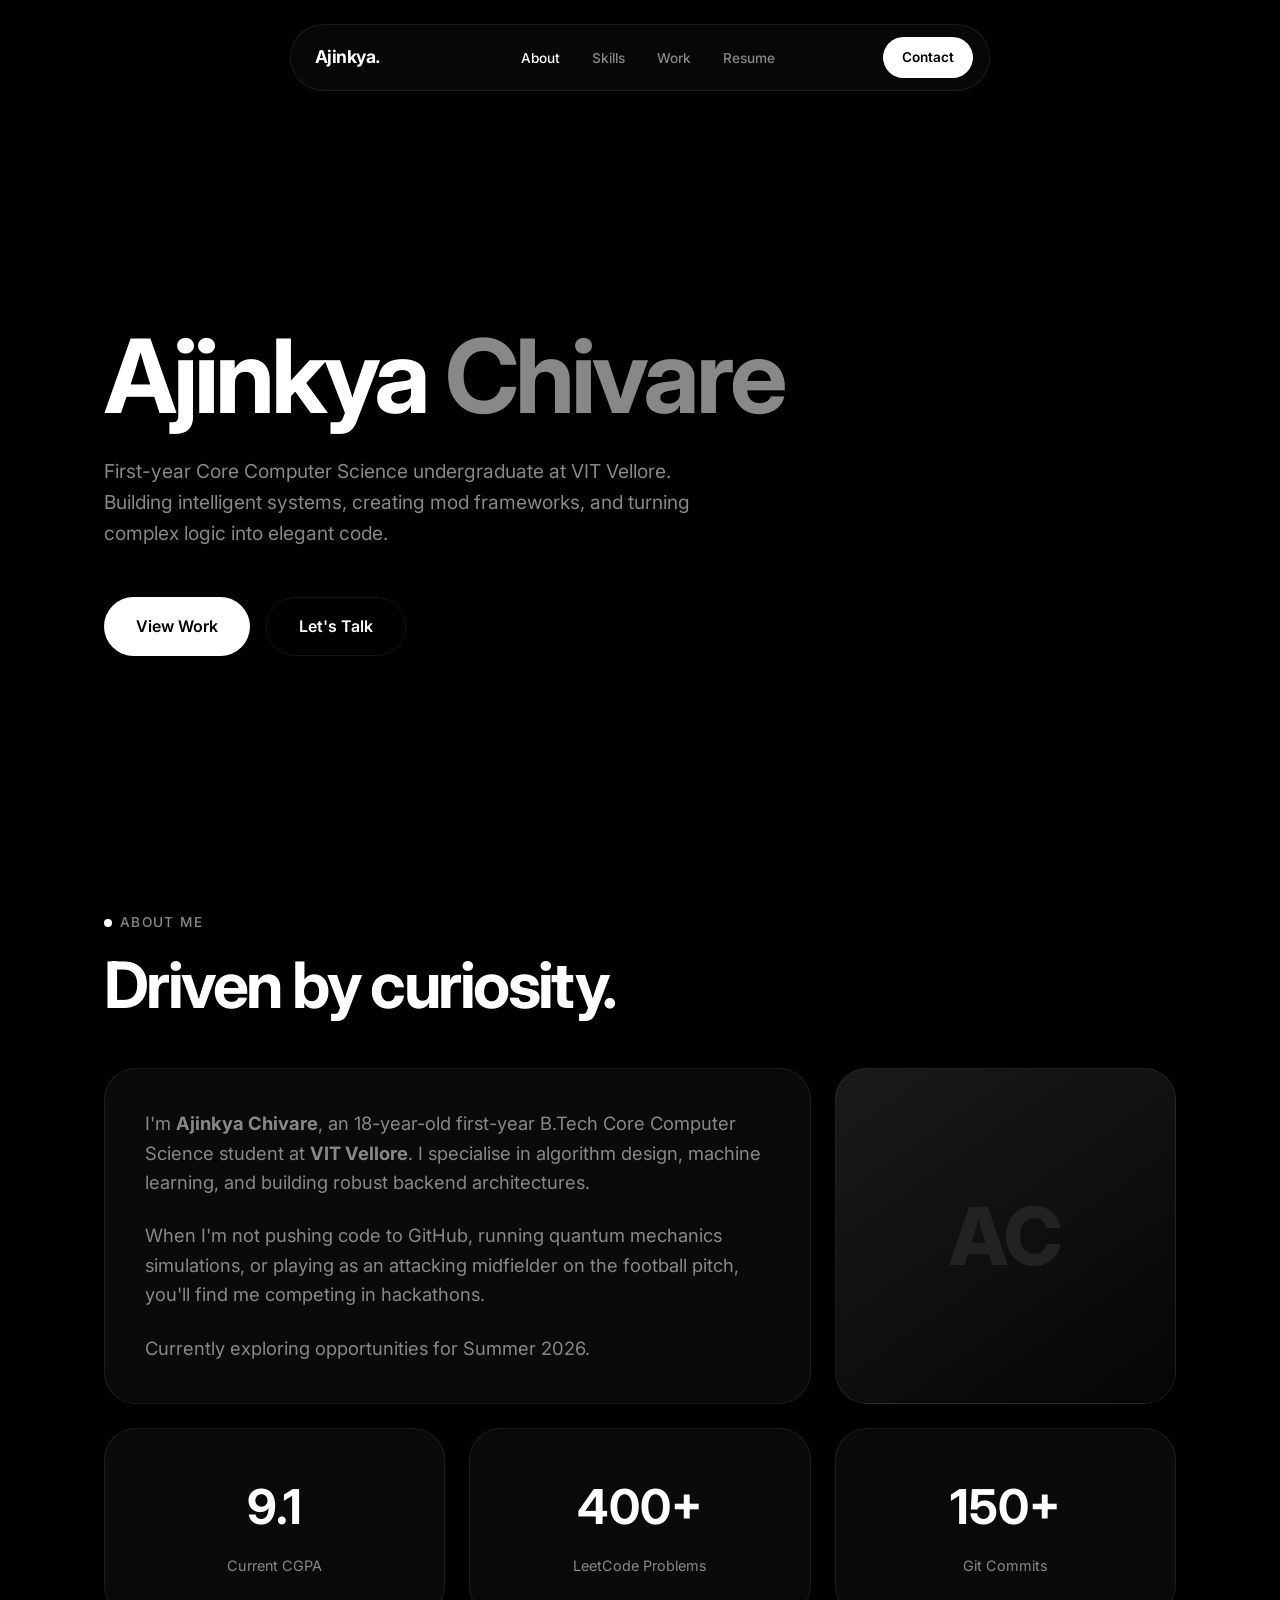
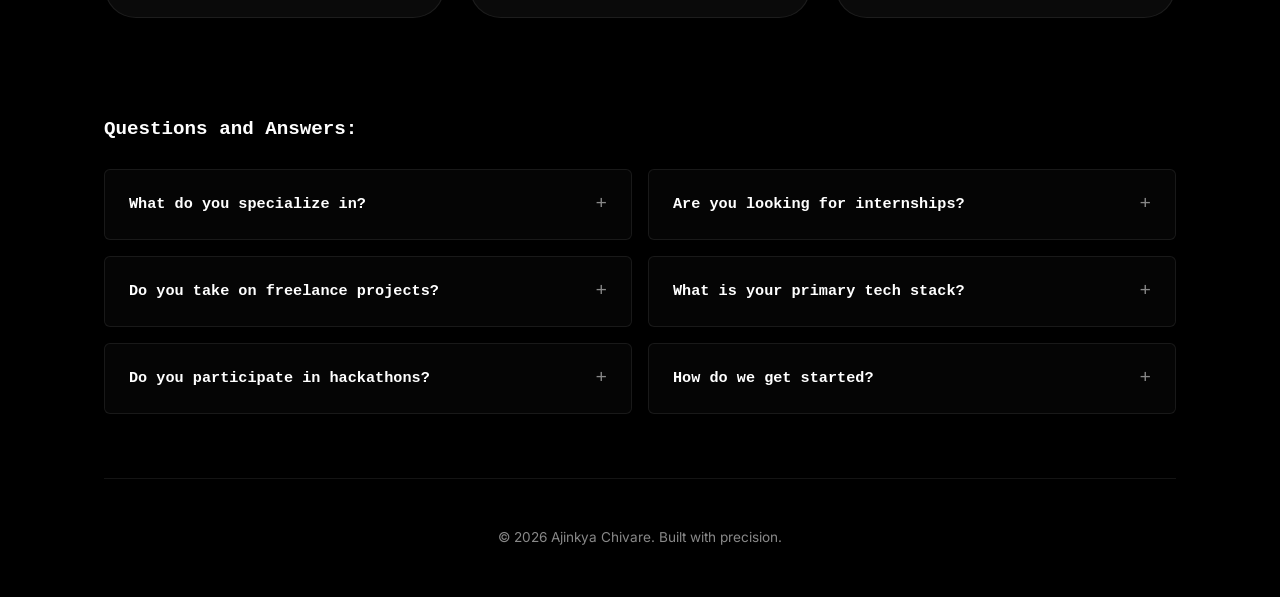
==== index.html @ a9b11e2e "Add files via upload" ====
<!DOCTYPE html>
<html lang="en">
<head>
  <meta charset="UTF-8">
  <meta name="viewport" content="width=device-width, initial-scale=1.0">
  <title>Ajinkya Chivare | Home</title>
  <link rel="stylesheet" href="style.css">
  <style>
    /* FAQ Section Specific Styles */
    .faq-section {
      margin-top: 6rem;
    }
    .faq-title {
      font-family: 'Courier New', Courier, monospace; /* Matches the image vibe */
      font-size: 1.2rem;
      font-weight: 600;
      margin-bottom: 1.5rem;
      color: var(--text);
    }
    .faq-grid {
      display: grid;
      grid-template-columns: repeat(2, 1fr);
      gap: 1rem;
    }
    .faq-item {
      background: rgba(255, 255, 255, 0.02);
      border: 1px solid var(--border);
      border-radius: 6px;
      padding: 1.2rem 1.5rem;
      transition: background 0.2s, border-color 0.2s;
    }
    .faq-item:hover {
      background: rgba(255, 255, 255, 0.04);
      border-color: rgba(255, 255, 255, 0.15);
    }
    .faq-item summary {
      display: flex;
      justify-content: space-between;
      align-items: center;
      font-family: 'Courier New', Courier, monospace;
      font-size: 0.95rem;
      font-weight: 600;
      color: var(--text);
      cursor: pointer;
      list-style: none; /* Hides default browser arrow */
    }
    .faq-item summary::-webkit-details-marker {
      display: none; /* Hides default arrow in older Safari */
    }
    .faq-icon {
      font-size: 1.2rem;
      font-weight: 400;
      color: var(--muted);
      transition: transform 0.3s ease;
    }
    .faq-item[open] .faq-icon {
      transform: rotate(45deg); /* Turns the + into an x when opened */
      color: var(--text);
    }
    .faq-answer {
      margin-top: 1rem;
      padding-top: 1rem;
      border-top: 1px solid rgba(255, 255, 255, 0.05);
      color: var(--muted);
      font-size: 0.9rem;
      line-height: 1.6;
    }
    
    /* Responsive FAQ Grid */
    @media (max-width: 768px) {
      .faq-grid {
        grid-template-columns: 1fr;
      }
    }
  </style>
</head>
<body>

<nav>
  <a href="index.html" class="nav-logo">Ajinkya.</a>
  <ul class="nav-links">
    <li><a href="index.html" class="active">About</a></li>
    <li><a href="skills.html">Skills</a></li>
    <li><a href="projects.html">Work</a></li>
    <li><a href="resume.html">Resume</a></li>
  </ul>
  <a href="contact.html" class="nav-cta">Contact</a>
</nav>

<div class="container">
  <main>
    <div style="min-height: 80vh; display: flex; flex-direction: column; justify-content: center; margin-bottom: 4rem;">
      <h1 class="section-title" style="font-size: clamp(3.5rem, 8vw, 6.5rem); margin-bottom: 1.5rem;">Ajinkya <span style="color: var(--muted);">Chivare</span></h1>
      <p style="font-size: 1.2rem; color: var(--muted); max-width: 600px; margin-bottom: 3rem;">First-year Core Computer Science undergraduate at VIT Vellore. Building intelligent systems, creating mod frameworks, and turning complex logic into elegant code.</p>
      <div style="display: flex; gap: 1rem;">
        <a href="projects.html" class="btn-primary">View Work</a>
        <a href="contact.html" class="btn-primary" style="background: transparent; border: 1px solid var(--border); color: var(--text);">Let's Talk</a>
      </div>
    </div>

    <p class="section-label">About Me</p>
    <h2 class="section-title">Driven by curiosity.</h2>
    
    <div class="bento-grid">
      <div class="bento-card col-8">
        <p style="font-size: 1.15rem; color: var(--muted); margin-bottom: 1.5rem;">I'm <strong>Ajinkya Chivare</strong>, an 18-year-old first-year B.Tech Core Computer Science student at <strong>VIT Vellore</strong>. I specialise in algorithm design, machine learning, and building robust backend architectures.</p>
        <p style="font-size: 1.15rem; color: var(--muted); margin-bottom: 1.5rem;">When I'm not pushing code to GitHub, running quantum mechanics simulations, or playing as an attacking midfielder on the football pitch, you'll find me competing in hackathons.</p>
        <p style="font-size: 1.15rem; color: var(--muted);">Currently exploring opportunities for Summer 2026.</p>
      </div>
      
      <div class="bento-card col-4" style="padding: 0; min-height: 300px; background: linear-gradient(145deg, #1a1a1a, #050505); display: flex; align-items: center; justify-content: center;">
        <span style="font-size: 5rem; font-weight: 800; color: #222;">AC</span>
      </div>

      <div class="bento-card col-4" style="text-align: center;">
        <div style="font-size: 3rem; font-weight: 700; margin-bottom: 0.5rem;">9.1</div>
        <div style="color: var(--muted); font-size: 0.9rem;">Current CGPA</div>
      </div>
      <div class="bento-card col-4" style="text-align: center;">
        <div style="font-size: 3rem; font-weight: 700; margin-bottom: 0.5rem;">400+</div>
        <div style="color: var(--muted); font-size: 0.9rem;">LeetCode Problems</div>
      </div>
      <div class="bento-card col-4" style="text-align: center;">
        <div style="font-size: 3rem; font-weight: 700; margin-bottom: 0.5rem;">150+</div>
        <div style="color: var(--muted); font-size: 0.9rem;">Git Commits</div>
      </div>
    </div>

    <div class="faq-section">
      <h3 class="faq-title">Questions and Answers:</h3>
      <div class="faq-grid">
        
        <details class="faq-item">
          <summary>What do you specialize in?<span class="faq-icon">+</span></summary>
          <div class="faq-answer">I specialize in core computer science fundamentals, algorithm design, and building robust web applications. I also have a strong interest in emerging fields like machine learning and quantum mechanics.</div>
        </details>

        <details class="faq-item">
          <summary>Are you looking for internships?<span class="faq-icon">+</span></summary>
          <div class="faq-answer">Yes! I am actively looking for software engineering and web development internship opportunities for Summer 2026 where I can tackle complex logic problems and contribute to impactful projects.</div>
        </details>

        <details class="faq-item">
          <summary>Do you take on freelance projects?<span class="faq-icon">+</span></summary>
          <div class="faq-answer">Absolutely. I have experience building custom responsive landing pages and developing automated scripts for local businesses. Feel free to reach out via my contact page.</div>
        </details>

        <details class="faq-item">
          <summary>What is your primary tech stack?<span class="faq-icon">+</span></summary>
          <div class="faq-answer">My go-to stack currently includes Python and C++ for core logic and problem solving, React/Next.js for frontend architecture, and PostgreSQL for database management.</div>
        </details>

        <details class="faq-item">
          <summary>Do you participate in hackathons?<span class="faq-icon">+</span></summary>
          <div class="faq-answer">I do! I love the fast-paced environment. I recently won 1st Place at the HackVIT flagship hackathon where my team built a real-time collaborative IDE in 36 hours.</div>
        </details>

        <details class="faq-item">
          <summary>How do we get started?<span class="faq-icon">+</span></summary>
          <div class="faq-answer">The easiest way is to head over to my Contact page and send me a message through the form, or connect with me directly on LinkedIn. I usually respond within 24 hours.</div>
        </details>

      </div>
    </div>

  </main>

  <footer>
    <p>&copy; 2026 Ajinkya Chivare. Built with precision.</p>
  </footer>
</div>

</body>
</html>
---- style.css ----
/* style.css */
@import url('https://fonts.googleapis.com/css2?family=Inter:wght@300;400;500;600;700;800&display=swap');

*, *::before, *::after { margin: 0; padding: 0; box-sizing: border-box; }

:root {
  --bg: #000000;
  --card-bg: #0a0a0a;
  --card-hover: #111111;
  --border: rgba(255, 255, 255, 0.08);
  --border-hover: rgba(255, 255, 255, 0.2);
  --text: #ffffff;
  --muted: #888888;
  --accent: #ffffff;
  --accent-text: #000000;
  --radius-lg: 32px;
  --radius-md: 20px;
  --radius-sm: 12px;
  --radius-pill: 100px;
  --font-main: 'Inter', sans-serif;
}

body {
  background: var(--bg);
  color: var(--text);
  font-family: var(--font-main);
  font-size: 16px;
  line-height: 1.6;
  overflow-x: hidden;
  -webkit-font-smoothing: antialiased;
  display: flex;
  flex-direction: column;
  min-height: 100vh;
}

::selection { background: var(--text); color: var(--bg); }
::-webkit-scrollbar { width: 6px; }
::-webkit-scrollbar-track { background: var(--bg); }
::-webkit-scrollbar-thumb { background: #333; border-radius: 10px; }

/* FLOATING NAV */
nav {
  position: fixed; top: 1.5rem; left: 50%; transform: translateX(-50%);
  z-index: 100;
  display: flex; align-items: center; justify-content: space-between;
  padding: 0.75rem 1rem 0.75rem 1.5rem;
  background: rgba(10, 10, 10, 0.7);
  backdrop-filter: blur(20px);
  -webkit-backdrop-filter: blur(20px);
  border: 1px solid var(--border);
  border-radius: var(--radius-pill);
  width: 90%; max-width: 700px;
}
.nav-logo {
  font-weight: 700; font-size: 1.1rem;
  color: var(--text); text-decoration: none;
  letter-spacing: -0.03em;
}
.nav-links { display: flex; gap: 2rem; list-style: none; margin-left: 2rem; }
.nav-links a {
  font-size: 0.85rem; font-weight: 500;
  color: var(--muted); text-decoration: none;
  transition: color 0.2s;
}
.nav-links a:hover, .nav-links a.active { color: var(--text); }
.nav-cta {
  font-size: 0.85rem; font-weight: 600;
  padding: 0.6rem 1.2rem;
  background: var(--text); color: var(--bg);
  border-radius: var(--radius-pill);
  text-decoration: none;
  transition: transform 0.2s, background 0.2s;
}
.nav-cta:hover { transform: scale(1.05); background: #e0e0e0; }

/* LAYOUT */
.container { max-width: 1200px; margin: 0 auto; padding: 0 5vw; flex: 1; }
main { padding: 8rem 0 4rem 0; animation: fadeUp 0.6s ease-out; }

/* TYPOGRAPHY */
.section-label {
  font-size: 0.85rem; font-weight: 500; color: var(--muted);
  text-transform: uppercase; letter-spacing: 0.1em; margin-bottom: 1rem;
  display: flex; align-items: center; gap: 0.5rem;
}
.section-label::before { content: ''; width: 8px; height: 8px; background: var(--text); border-radius: 50%; }
.section-title {
  font-size: clamp(2.5rem, 5vw, 4rem); font-weight: 700;
  letter-spacing: -0.04em; line-height: 1.1; margin-bottom: 3rem;
}

/* BUTTONS */
.btn-primary {
  display: inline-flex; align-items: center; justify-content: center; gap: 0.5rem;
  padding: 1rem 2rem; background: var(--text); color: var(--accent-text);
  font-weight: 600; font-size: 1rem; border-radius: var(--radius-pill); border: none;
  text-decoration: none; cursor: pointer; transition: transform 0.2s ease, opacity 0.2s;
}
.btn-primary:hover { transform: scale(1.03); opacity: 0.9; }

/* BENTO BOX SYSTEM */
.bento-grid { display: grid; grid-template-columns: repeat(12, 1fr); gap: 1.5rem; margin-bottom: 2rem;}
.bento-card {
  background: var(--card-bg); border: 1px solid var(--border);
  border-radius: var(--radius-lg); padding: 2.5rem;
  transition: background 0.3s, border-color 0.3s, transform 0.3s cubic-bezier(0.16, 1, 0.3, 1);
  overflow: hidden; position: relative;
}
.bento-card:hover { border-color: var(--border-hover); background: var(--card-hover); transform: translateY(-3px); }
.col-12 { grid-column: span 12; }
.col-8 { grid-column: span 8; }
.col-6 { grid-column: span 6; }
.col-4 { grid-column: span 4; }
.col-3 { grid-column: span 3; }

/* FOOTER */
footer { padding: 3rem 0; border-top: 1px solid var(--border); text-align: center; color: var(--muted); font-size: 0.85rem; margin-top: auto; }

/* ANIMATIONS */
@keyframes fadeUp { from { opacity: 0; transform: translateY(20px); } to { opacity: 1; transform: translateY(0); } }

/* RESPONSIVE */
@media (max-width: 900px) {
  .col-8, .col-6, .col-4, .col-3 { grid-column: span 12; }
  nav { width: 95%; padding: 0.75rem; }
  .nav-links { display: none; }
}

/* REUSABLE UTILITIES */
.tag { font-size: 0.8rem; font-weight: 500; padding: 0.5rem 1rem; background: rgba(255,255,255,0.05); border: 1px solid var(--border); border-radius: var(--radius-pill); color: var(--text); }
.skill-tags { display: flex; flex-wrap: wrap; gap: 0.5rem; }
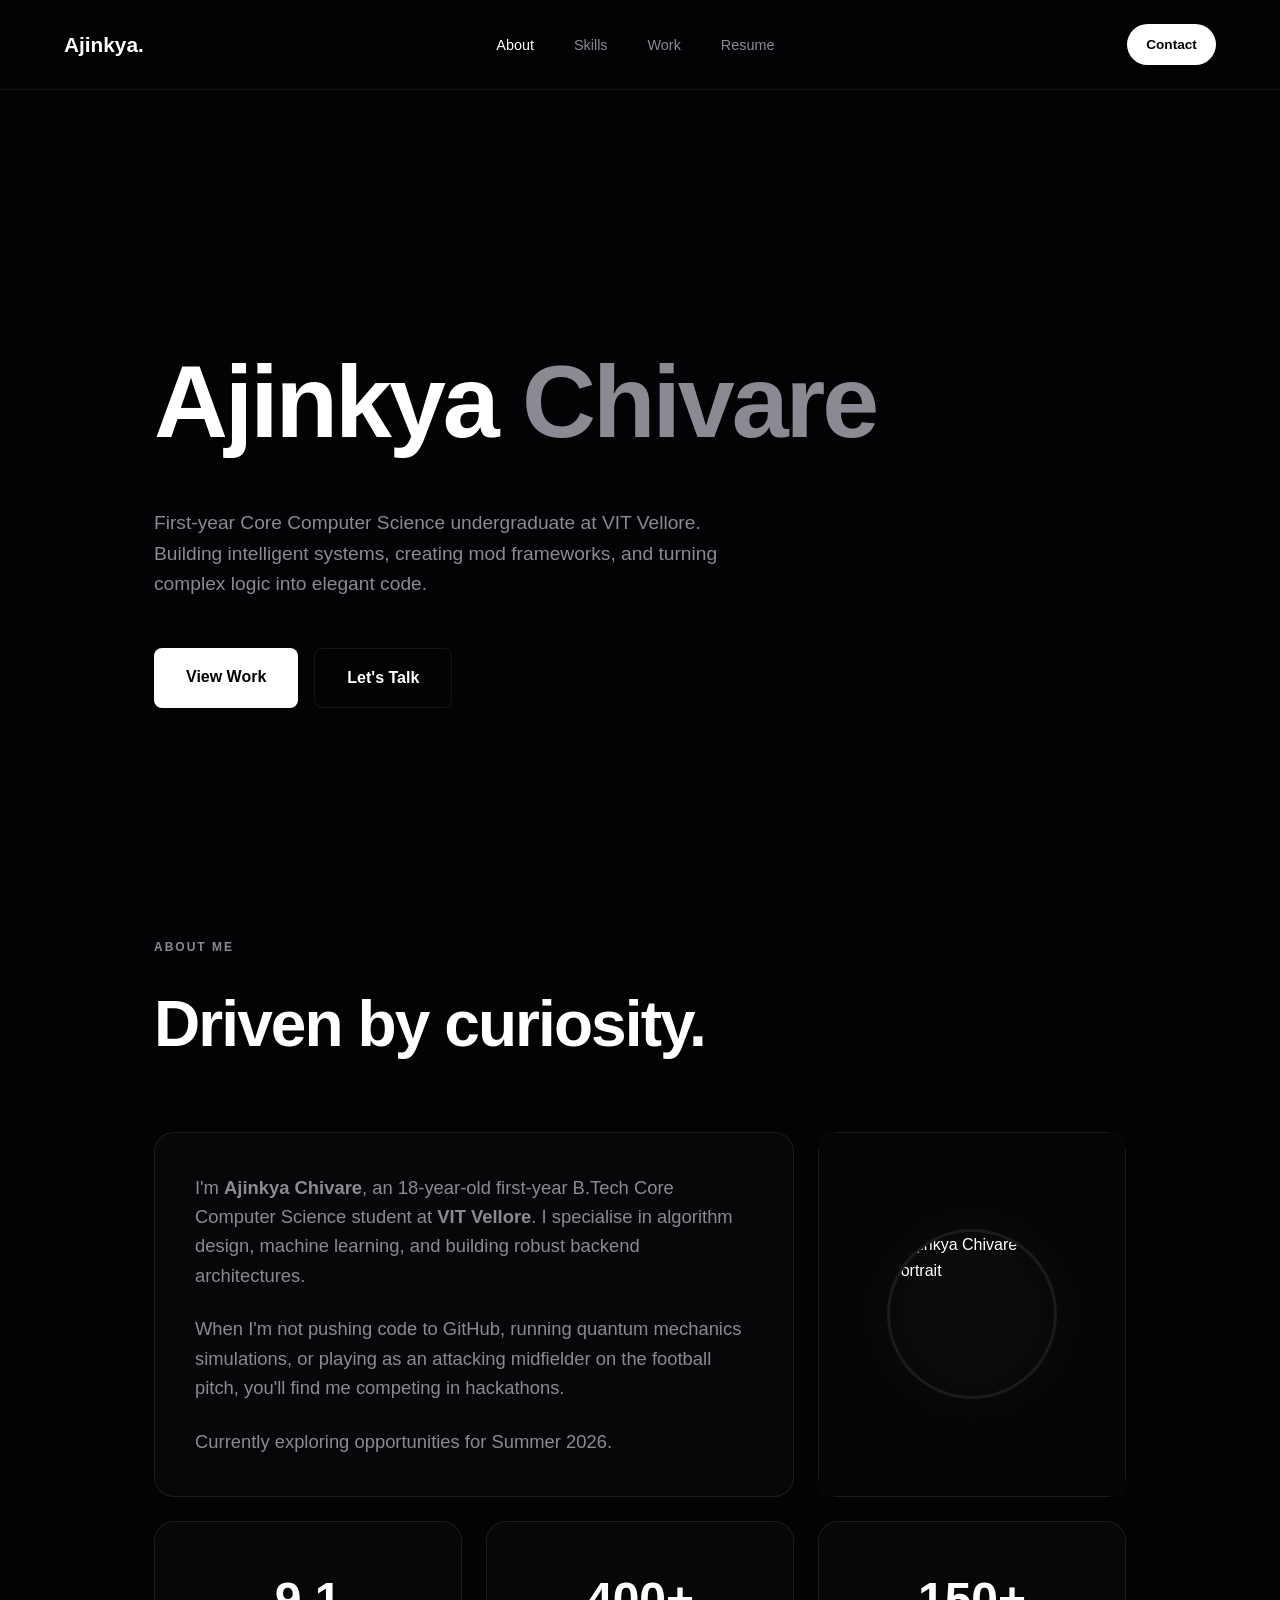
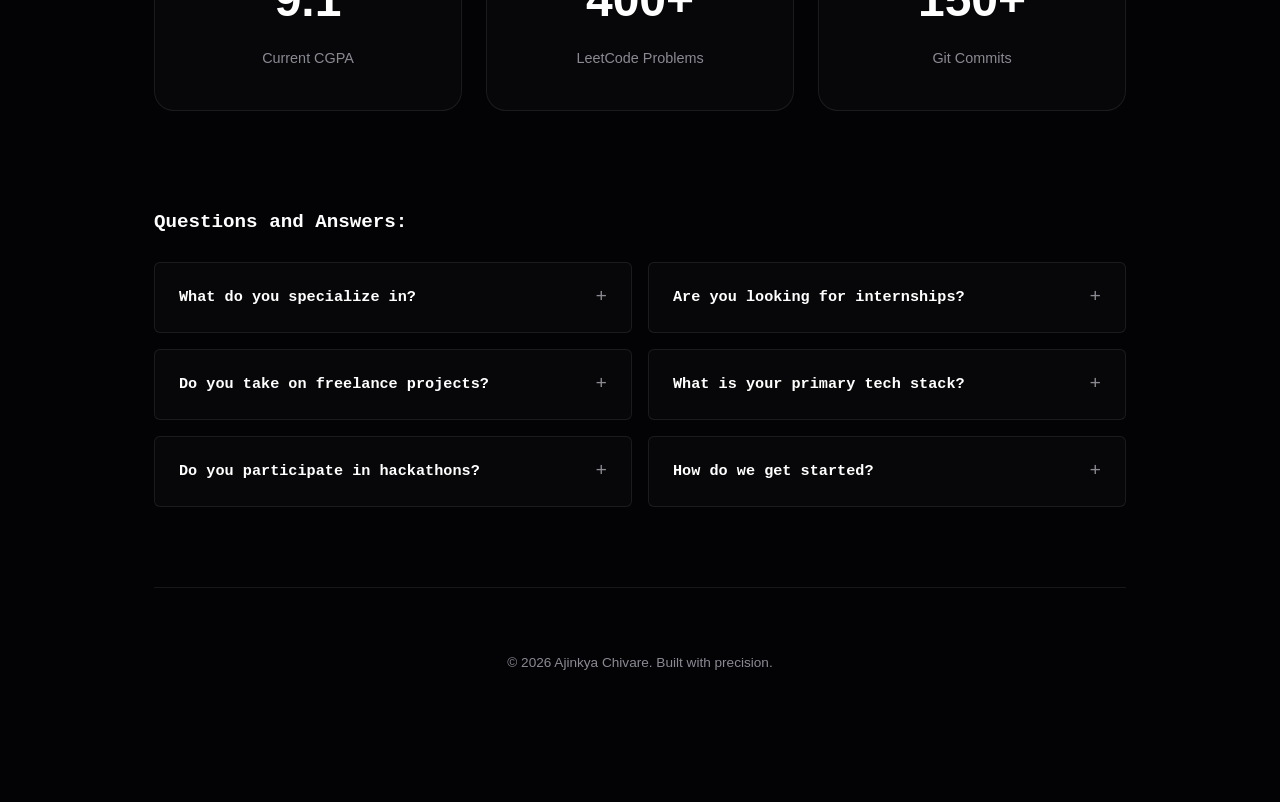
==== commit 58479d65: "Add files via upload" ====
--- a/index.html
+++ b/index.html
@@ -6,22 +6,58 @@
   <title>Ajinkya Chivare | Home</title>
   <link rel="stylesheet" href="style.css">
   <style>
-    /* FAQ Section Specific Styles */
-    .faq-section {
-      margin-top: 6rem;
+    /* Profile Image Card Styles */
+    .profile-photo-container {
+      position: relative;
+      width: 100%;
+      height: 100%;
+      display: flex;
+      align-items: center;
+      justify-content: center;
+      overflow: hidden;
+      background: #050505;
     }
+
+    .profile-photo {
+      width: 170px;
+      height: 170px;
+      border-radius: 50%;
+      object-fit: cover;
+      border: 3px solid rgba(255, 255, 255, 0.08);
+      z-index: 2;
+      transition: transform 0.4s ease, border-color 0.4s ease;
+    }
+
+    .photo-glow {
+      position: absolute;
+      width: 180px;
+      height: 180px;
+      border-radius: 50%;
+      background: rgba(255, 255, 255, 0.03);
+      filter: blur(25px);
+      z-index: 1;
+      transition: background 0.4s ease;
+    }
+
+    .bento-card.col-4:hover .profile-photo {
+      transform: scale(1.05);
+      border-color: rgba(79, 142, 247, 0.5);
+    }
+
+    .bento-card.col-4:hover .photo-glow {
+      background: rgba(79, 142, 247, 0.15);
+    }
+
+    /* FAQ Section Styles */
+    .faq-section { margin-top: 6rem; }
     .faq-title {
-      font-family: 'Courier New', Courier, monospace; /* Matches the image vibe */
+      font-family: 'Courier New', Courier, monospace; 
       font-size: 1.2rem;
       font-weight: 600;
       margin-bottom: 1.5rem;
       color: var(--text);
     }
-    .faq-grid {
-      display: grid;
-      grid-template-columns: repeat(2, 1fr);
-      gap: 1rem;
-    }
+    .faq-grid { display: grid; grid-template-columns: repeat(2, 1fr); gap: 1rem; }
     .faq-item {
       background: rgba(255, 255, 255, 0.02);
       border: 1px solid var(--border);
@@ -34,43 +70,26 @@
       border-color: rgba(255, 255, 255, 0.15);
     }
     .faq-item summary {
-      display: flex;
-      justify-content: space-between;
-      align-items: center;
+      display: flex; justify-content: space-between; align-items: center;
       font-family: 'Courier New', Courier, monospace;
-      font-size: 0.95rem;
-      font-weight: 600;
-      color: var(--text);
-      cursor: pointer;
-      list-style: none; /* Hides default browser arrow */
-    }
-    .faq-item summary::-webkit-details-marker {
-      display: none; /* Hides default arrow in older Safari */
+      font-size: 0.95rem; font-weight: 600; color: var(--text); cursor: pointer; list-style: none;
     }
     .faq-icon {
-      font-size: 1.2rem;
-      font-weight: 400;
-      color: var(--muted);
+      font-size: 1.2rem; font-weight: 400; color: var(--muted);
       transition: transform 0.3s ease;
     }
     .faq-item[open] .faq-icon {
-      transform: rotate(45deg); /* Turns the + into an x when opened */
+      transform: rotate(45deg);
       color: var(--text);
     }
     .faq-answer {
-      margin-top: 1rem;
-      padding-top: 1rem;
+      margin-top: 1rem; padding-top: 1rem;
       border-top: 1px solid rgba(255, 255, 255, 0.05);
-      color: var(--muted);
-      font-size: 0.9rem;
-      line-height: 1.6;
+      color: var(--muted); font-size: 0.9rem; line-height: 1.6;
     }
     
-    /* Responsive FAQ Grid */
     @media (max-width: 768px) {
-      .faq-grid {
-        grid-template-columns: 1fr;
-      }
+      .faq-grid { grid-template-columns: 1fr; }
     }
   </style>
 </head>
@@ -108,8 +127,11 @@
         <p style="font-size: 1.15rem; color: var(--muted);">Currently exploring opportunities for Summer 2026.</p>
       </div>
       
-      <div class="bento-card col-4" style="padding: 0; min-height: 300px; background: linear-gradient(145deg, #1a1a1a, #050505); display: flex; align-items: center; justify-content: center;">
-        <span style="font-size: 5rem; font-weight: 800; color: #222;">AC</span>
+      <div class="bento-card col-4" style="padding: 0; min-height: 300px; position: relative;">
+        <div class="profile-photo-container">
+          <div class="photo-glow"></div>
+          <img src="https://lh3.googleusercontent.com/d/10L4TZMu25c257Leoh69drOBjHgJtT8ga" alt="Ajinkya Chivare Portrait" class="profile-photo">
+        </div>
       </div>
 
       <div class="bento-card col-4" style="text-align: center;">
@@ -129,40 +151,32 @@
     <div class="faq-section">
       <h3 class="faq-title">Questions and Answers:</h3>
       <div class="faq-grid">
-        
         <details class="faq-item">
           <summary>What do you specialize in?<span class="faq-icon">+</span></summary>
           <div class="faq-answer">I specialize in core computer science fundamentals, algorithm design, and building robust web applications. I also have a strong interest in emerging fields like machine learning and quantum mechanics.</div>
         </details>
-
         <details class="faq-item">
           <summary>Are you looking for internships?<span class="faq-icon">+</span></summary>
           <div class="faq-answer">Yes! I am actively looking for software engineering and web development internship opportunities for Summer 2026 where I can tackle complex logic problems and contribute to impactful projects.</div>
         </details>
-
         <details class="faq-item">
           <summary>Do you take on freelance projects?<span class="faq-icon">+</span></summary>
           <div class="faq-answer">Absolutely. I have experience building custom responsive landing pages and developing automated scripts for local businesses. Feel free to reach out via my contact page.</div>
         </details>
-
         <details class="faq-item">
           <summary>What is your primary tech stack?<span class="faq-icon">+</span></summary>
           <div class="faq-answer">My go-to stack currently includes Python and C++ for core logic and problem solving, React/Next.js for frontend architecture, and PostgreSQL for database management.</div>
         </details>
-
         <details class="faq-item">
           <summary>Do you participate in hackathons?<span class="faq-icon">+</span></summary>
           <div class="faq-answer">I do! I love the fast-paced environment. I recently won 1st Place at the HackVIT flagship hackathon where my team built a real-time collaborative IDE in 36 hours.</div>
         </details>
-
         <details class="faq-item">
           <summary>How do we get started?<span class="faq-icon">+</span></summary>
           <div class="faq-answer">The easiest way is to head over to my Contact page and send me a message through the form, or connect with me directly on LinkedIn. I usually respond within 24 hours.</div>
         </details>
-
       </div>
     </div>
-
   </main>
 
   <footer>
--- a/style.css
+++ b/style.css
@@ -1,131 +1,138 @@
-/* style.css */
-@import url('https://fonts.googleapis.com/css2?family=Inter:wght@300;400;500;600;700;800&display=swap');
-
-*, *::before, *::after { margin: 0; padding: 0; box-sizing: border-box; }
+/* =========================================
+   AJINKYA CHIVARE | MASTER STYLESHEET
+   ========================================= */
 
 :root {
-  --bg: #000000;
-  --card-bg: #0a0a0a;
-  --card-hover: #111111;
+  --bg: #030305;
+  --text: #ffffff;
+  --muted: #8a8a93;
   --border: rgba(255, 255, 255, 0.08);
-  --border-hover: rgba(255, 255, 255, 0.2);
-  --text: #ffffff;
-  --muted: #888888;
-  --accent: #ffffff;
-  --accent-text: #000000;
-  --radius-lg: 32px;
+  --accent: #4f8ef7;
+  --radius-sm: 8px;
   --radius-md: 20px;
-  --radius-sm: 12px;
-  --radius-pill: 100px;
-  --font-main: 'Inter', sans-serif;
 }
 
+* { box-sizing: border-box; margin: 0; padding: 0; }
+
 body {
-  background: var(--bg);
+  background-color: var(--bg);
   color: var(--text);
-  font-family: var(--font-main);
-  font-size: 16px;
+  font-family: -apple-system, BlinkMacSystemFont, "Segoe UI", Roboto, sans-serif;
   line-height: 1.6;
-  overflow-x: hidden;
-  -webkit-font-smoothing: antialiased;
-  display: flex;
-  flex-direction: column;
-  min-height: 100vh;
 }
 
-::selection { background: var(--text); color: var(--bg); }
-::-webkit-scrollbar { width: 6px; }
-::-webkit-scrollbar-track { background: var(--bg); }
-::-webkit-scrollbar-thumb { background: #333; border-radius: 10px; }
-
-/* FLOATING NAV */
+/* --- Navigation --- */
 nav {
-  position: fixed; top: 1.5rem; left: 50%; transform: translateX(-50%);
+  display: flex;
+  justify-content: space-between;
+  align-items: center;
+  padding: 1.5rem 5%;
+  border-bottom: 1px solid var(--border);
+  position: sticky;
+  top: 0;
+  background: rgba(3, 3, 5, 0.8);
+  backdrop-filter: blur(12px);
   z-index: 100;
-  display: flex; align-items: center; justify-content: space-between;
-  padding: 0.75rem 1rem 0.75rem 1.5rem;
-  background: rgba(10, 10, 10, 0.7);
-  backdrop-filter: blur(20px);
-  -webkit-backdrop-filter: blur(20px);
-  border: 1px solid var(--border);
-  border-radius: var(--radius-pill);
-  width: 90%; max-width: 700px;
-}
-.nav-logo {
-  font-weight: 700; font-size: 1.1rem;
-  color: var(--text); text-decoration: none;
-  letter-spacing: -0.03em;
-}
-.nav-links { display: flex; gap: 2rem; list-style: none; margin-left: 2rem; }
-.nav-links a {
-  font-size: 0.85rem; font-weight: 500;
-  color: var(--muted); text-decoration: none;
-  transition: color 0.2s;
-}
-.nav-links a:hover, .nav-links a.active { color: var(--text); }
-.nav-cta {
-  font-size: 0.85rem; font-weight: 600;
-  padding: 0.6rem 1.2rem;
-  background: var(--text); color: var(--bg);
-  border-radius: var(--radius-pill);
-  text-decoration: none;
-  transition: transform 0.2s, background 0.2s;
-}
-.nav-cta:hover { transform: scale(1.05); background: #e0e0e0; }
-
-/* LAYOUT */
-.container { max-width: 1200px; margin: 0 auto; padding: 0 5vw; flex: 1; }
-main { padding: 8rem 0 4rem 0; animation: fadeUp 0.6s ease-out; }
-
-/* TYPOGRAPHY */
-.section-label {
-  font-size: 0.85rem; font-weight: 500; color: var(--muted);
-  text-transform: uppercase; letter-spacing: 0.1em; margin-bottom: 1rem;
-  display: flex; align-items: center; gap: 0.5rem;
-}
-.section-label::before { content: ''; width: 8px; height: 8px; background: var(--text); border-radius: 50%; }
-.section-title {
-  font-size: clamp(2.5rem, 5vw, 4rem); font-weight: 700;
-  letter-spacing: -0.04em; line-height: 1.1; margin-bottom: 3rem;
 }
 
-/* BUTTONS */
-.btn-primary {
-  display: inline-flex; align-items: center; justify-content: center; gap: 0.5rem;
-  padding: 1rem 2rem; background: var(--text); color: var(--accent-text);
-  font-weight: 600; font-size: 1rem; border-radius: var(--radius-pill); border: none;
-  text-decoration: none; cursor: pointer; transition: transform 0.2s ease, opacity 0.2s;
-}
-.btn-primary:hover { transform: scale(1.03); opacity: 0.9; }
+.nav-logo { font-weight: 800; text-decoration: none; color: var(--text); font-size: 1.3rem; }
+.nav-links { display: flex; gap: 2.5rem; list-style: none; }
+.nav-links a { color: var(--muted); text-decoration: none; font-size: 0.9rem; font-weight: 500; }
+.nav-links a:hover, .nav-links a.active { color: var(--text); }
+.nav-cta { background: var(--text); color: var(--bg); padding: 0.6rem 1.2rem; border-radius: 100px; text-decoration: none; font-weight: 600; font-size: 0.85rem; }
 
-/* BENTO BOX SYSTEM */
-.bento-grid { display: grid; grid-template-columns: repeat(12, 1fr); gap: 1.5rem; margin-bottom: 2rem;}
-.bento-card {
-  background: var(--card-bg); border: 1px solid var(--border);
-  border-radius: var(--radius-lg); padding: 2.5rem;
-  transition: background 0.3s, border-color 0.3s, transform 0.3s cubic-bezier(0.16, 1, 0.3, 1);
-  overflow: hidden; position: relative;
-}
-.bento-card:hover { border-color: var(--border-hover); background: var(--card-hover); transform: translateY(-3px); }
+/* --- Layout --- */
+.container { max-width: 1100px; margin: 0 auto; padding: 4rem 5%; }
+.section-label { color: var(--muted); text-transform: uppercase; font-size: 0.75rem; font-weight: 600; letter-spacing: 2px; margin-bottom: 1rem; }
+.section-title { font-size: clamp(2.5rem, 5vw, 4rem); font-weight: 700; margin-bottom: 3.5rem; letter-spacing: -0.03em; }
+
+/* --- Bento Grid --- */
+.bento-grid { display: grid; grid-template-columns: repeat(12, 1fr); gap: 1.5rem; }
+.bento-card { background: rgba(255, 255, 255, 0.02); border: 1px solid var(--border); border-radius: var(--radius-md); padding: 2.5rem; }
 .col-12 { grid-column: span 12; }
 .col-8 { grid-column: span 8; }
 .col-6 { grid-column: span 6; }
 .col-4 { grid-column: span 4; }
-.col-3 { grid-column: span 3; }
 
-/* FOOTER */
-footer { padding: 3rem 0; border-top: 1px solid var(--border); text-align: center; color: var(--muted); font-size: 0.85rem; margin-top: auto; }
+/* --- Skill Elements --- */
+.skill-header { font-size: 1.1rem; margin-bottom: 1.5rem; color: var(--text); }
+.skill-row { margin-bottom: 1.2rem; }
+.skill-info { display: flex; justify-content: space-between; margin-bottom: 0.5rem; font-size: 0.85rem; color: var(--muted); }
+.skill-bar-bg { width: 100%; height: 6px; background: rgba(255,255,255,0.05); border-radius: 100px; overflow: hidden; }
+.skill-bar-fill { height: 100%; border-radius: 100px; }
 
-/* ANIMATIONS */
-@keyframes fadeUp { from { opacity: 0; transform: translateY(20px); } to { opacity: 1; transform: translateY(0); } }
+.pill-container { display: flex; flex-wrap: wrap; gap: 0.6rem; }
+.skill-pill { background: rgba(255,255,255,0.03); border: 1px solid var(--border); padding: 0.5rem 1rem; border-radius: var(--radius-sm); font-size: 0.85rem; color: var(--muted); }
 
-/* RESPONSIVE */
-@media (max-width: 900px) {
-  .col-8, .col-6, .col-4, .col-3 { grid-column: span 12; }
-  nav { width: 95%; padding: 0.75rem; }
-  .nav-links { display: none; }
+.stat-box { text-align: center; padding: 2rem; }
+.stat-number { font-size: 3.5rem; font-weight: 800; background: linear-gradient(90deg, #fff, #444); -webkit-background-clip: text; -webkit-text-fill-color: transparent; }
+
+/* --- Interactive Skill Marquee --- */
+.marquee-container {
+  padding: 3rem 0;
+  overflow: hidden;
+  background: rgba(255, 255, 255, 0.01);
+  border: 1px solid var(--border);
+  border-radius: var(--radius-md);
 }
 
-/* REUSABLE UTILITIES */
-.tag { font-size: 0.8rem; font-weight: 500; padding: 0.5rem 1rem; background: rgba(255,255,255,0.05); border: 1px solid var(--border); border-radius: var(--radius-pill); color: var(--text); }
-.skill-tags { display: flex; flex-wrap: wrap; gap: 0.5rem; }+.marquee-track {
+  display: flex;
+  gap: 8rem;
+  animation: scrollSkill 30s linear infinite;
+  white-space: nowrap;
+  width: max-content;
+}
+
+.marquee-track:hover { animation-play-state: paused; }
+
+.skill-item {
+  font-size: 3rem;
+  font-weight: 900;
+  color: var(--muted);
+  cursor: pointer;
+  transition: all 0.3s ease;
+  opacity: 0.3;
+}
+
+.skill-item:hover {
+  color: #4f8ef7;
+  opacity: 1;
+  transform: scale(1.1);
+  text-shadow: 0 0 30px rgba(79, 142, 247, 0.4);
+}
+
+@keyframes scrollSkill {
+  0% { transform: translateX(0); }
+  100% { transform: translateX(-50%); }
+}
+
+@keyframes fadeIn {
+  from { opacity: 0; transform: translateY(10px); }
+  to { opacity: 1; transform: translateY(0); }
+}
+
+/* --- Misc --- */
+.btn-primary { 
+  display: inline-block; 
+  background: var(--text); 
+  color: var(--bg); 
+  padding: 1rem 2rem; 
+  border-radius: var(--radius-sm); 
+  text-decoration: none; 
+  font-weight: 600; 
+}
+
+footer { 
+  text-align: center; 
+  padding: 4rem 0; 
+  border-top: 1px solid var(--border); 
+  margin-top: 5rem; 
+  color: var(--muted); 
+  font-size: 0.85rem; 
+}
+
+@media (max-width: 900px) {
+  .col-8, .col-6, .col-4 { grid-column: span 12; }
+  .nav-links { display: none; }
+}
